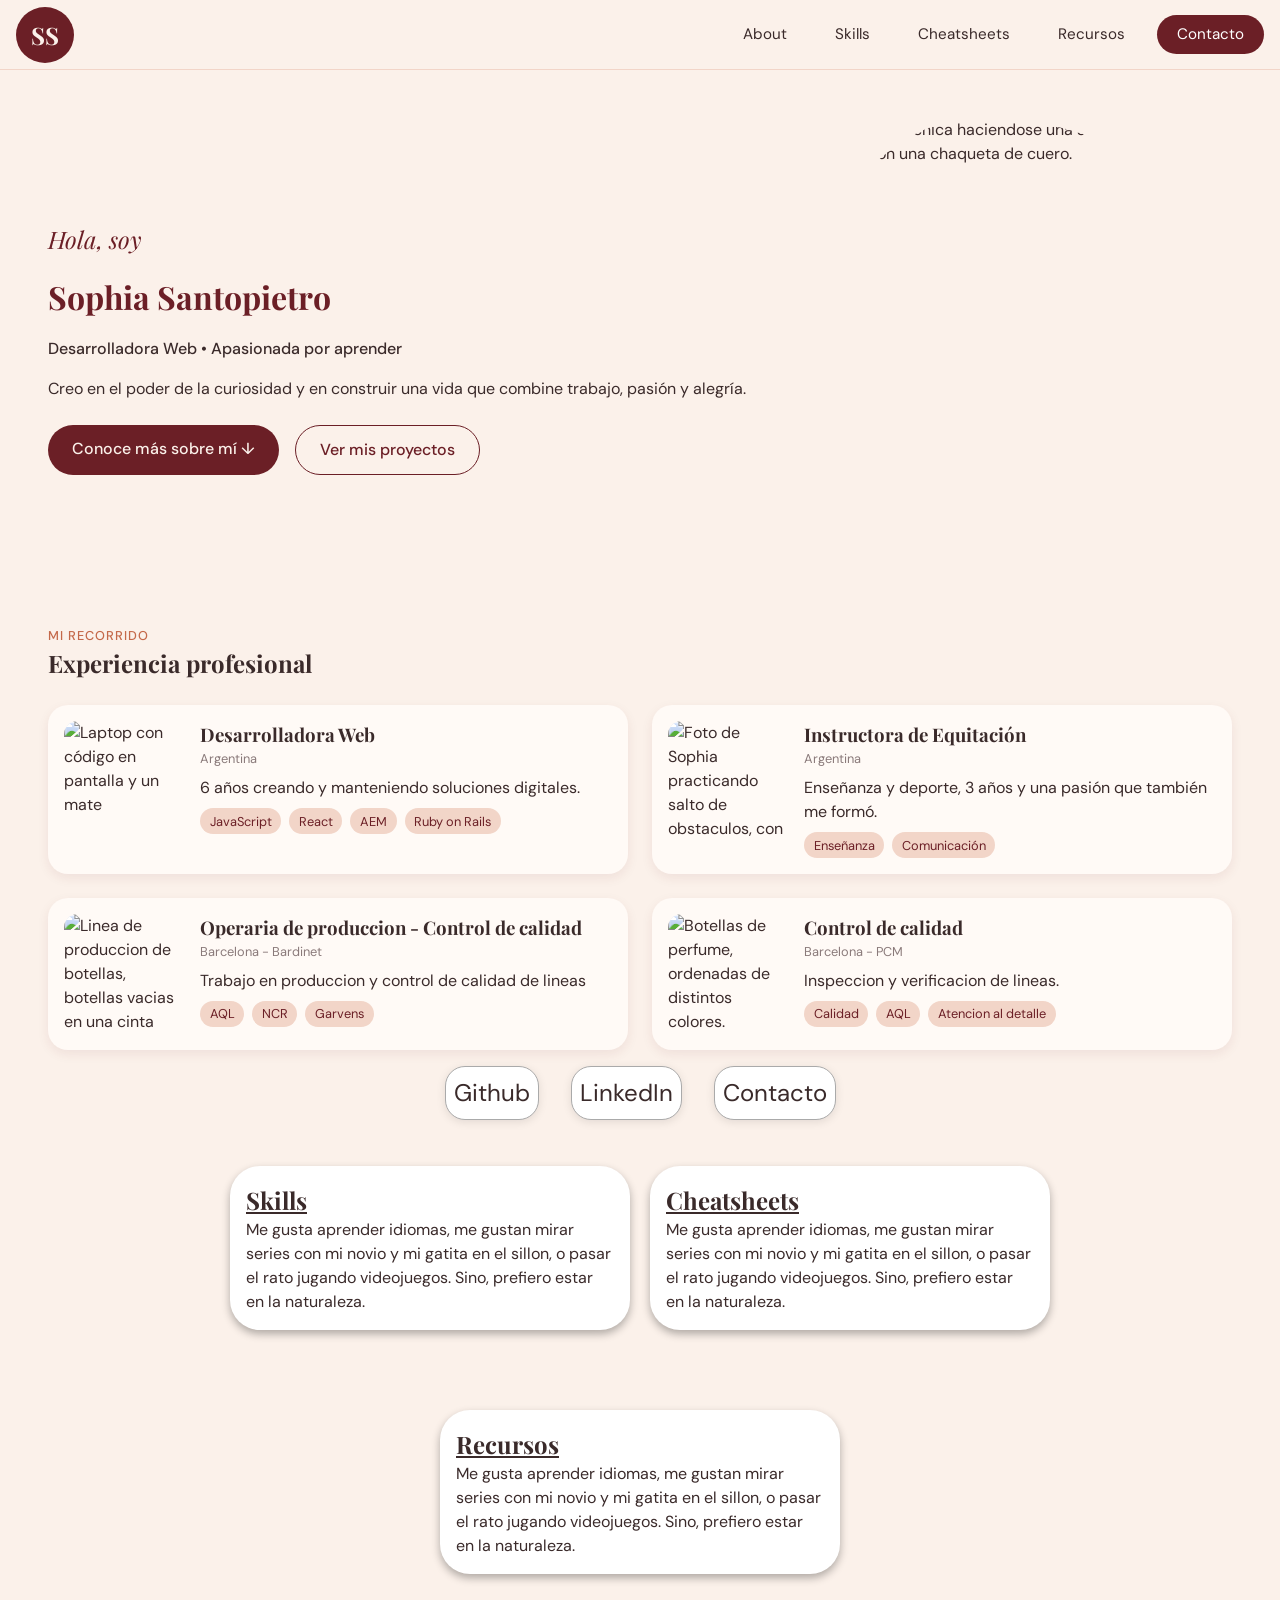
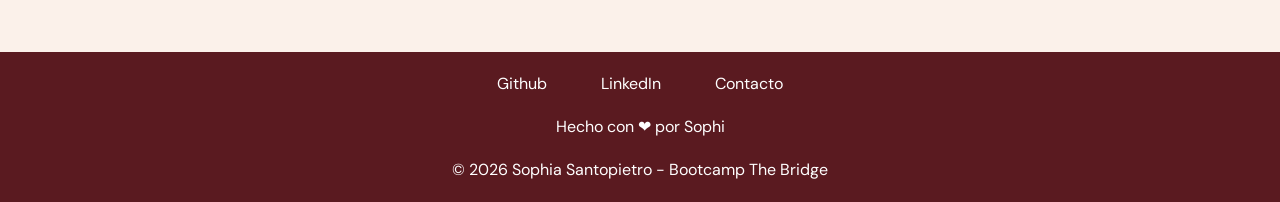
==== index.html @ 467e7c74 "Agrego tarjetas de experiencialaboral, con sus estilos" ====
<!DOCTYPE html>
<html lang="es">

<head>
  <meta charset="UTF-8" />
  <meta http-equiv="X-UA-Compatible" content="IE=edge" />
  <meta name="viewport" content="width=device-width, initial-scale=1.0" />
  <title>Todo acerca de Sophia Santopietro</title>
  <link rel="stylesheet" href="./css/reset.css" />
  <link rel="stylesheet" href="./css/styles.css" />
  <meta name="description" content="Todo lo que necesites saber sobre mi, bienvenido !" />
</head>

<body>
  <header>
    <div class="header-container">
      <a class="logo" href="index.html">SS</a>
      <nav class="nav-list">
        <a href="about.html">About</a>
        <a href="#skills">Skills</a>
        <a href="#cheatsheets">Cheatsheets</a>
        <a href="#recursos">Recursos</a>
        <a class="nav-cta" href="contact.html">Contacto</a>
      </nav>
      <button class="hamburger" id="hamburger" aria-label="Menú de navegación" aria-expanded="false">
        <span></span>
        <span></span>
        <span></span>
      </button>
    </div>
  </header>
  <main>
    <div class="main-container">
      <section class="hero">
        <div class="hero-text">
          <p class="hero-greeting">Hola, soy</p>
          <h1>Sophia Santopietro</h1>
          <p class="hero-role">Desarrolladora Web • Apasionada por aprender</p>
          <p class="hero-intro">
            Creo en el poder de la curiosidad y en construir una vida que combine
            trabajo, pasión y alegría.
          </p>
          <div class="hero-buttons">
            <a class="btn btn-primary" href="about.html">Conoce más sobre mí ↓</a>
            <a class="btn btn-outline" href="#skills">Ver mis proyectos</a>
          </div>
        </div>
        <img class="foto-personal"
          src="https://res.cloudinary.com/fxwfd7eb/image/upload/v1794485867/Captura_de_pantalla_2026-11-12_a_la_s_1.17.24_p._m..png"
          alt="Vemos una chica haciendose una selfie, frente a un espejo, con una chaqueta de cuero." />
      </section>
      <section class="experience" id="experiencia">
        <div class="section-heading">
          <p class="section-label">Mi recorrido</p>
          <h2>Experiencia profesional</h2>
        </div>

        <div class="experience-grid">
          <article class="exp-card">
            <img src="https://res.cloudinary.com/fxwfd7eb/image/upload/v1794487862/laptop_y_mate.png" alt="Laptop con código en pantalla y un mate" />
            <div class="exp-info">
              <h3>Desarrolladora Web</h3>
              <p class="exp-place">Argentina</p>
              <p>6 años creando y manteniendo soluciones digitales.</p>
              <div class="chips">
                <span class="chip">JavaScript</span>
                <span class="chip">React</span>
                <span class="chip">AEM</span>
                <span class="chip">Ruby on Rails</span>
              </div>
            </div>
          </article>

          <article class="exp-card">
            <img src="https://res.cloudinary.com/fxwfd7eb/image/upload/v1794488037/Captura_de_pantalla_2026-11-12_a_la_s_1.53.40_p._m..png" alt="Foto de Sophia practicando salto de obstaculos, con una valla blanca" />
            <div class="exp-info">
              <h3>Instructora de Equitación</h3>
              <p class="exp-place">Argentina</p>
              <p>Enseñanza y deporte, 3 años y una pasión que también me formó.</p>
              <div class="chips">
                <span class="chip">Enseñanza</span>
                <span class="chip">Comunicación</span>
              </div>
            </div>
          </article>
          <article class="exp-card">
            <img src="https://res.cloudinary.com/fxwfd7eb/image/upload/v1794488263/fabricacion_bebidas.jpg" alt="Linea de produccion de botellas, botellas vacias en una cinta transportadora." />
            <div class="exp-info">
              <h3>Operaria de produccion - Control de calidad</h3>
              <p class="exp-place">Barcelona - Bardinet</p>
              <p>Trabajo en produccion y control de calidad de lineas</p>
              <div class="chips">
                <span class="chip">AQL</span>
                <span class="chip">NCR</span>
                <span class="chip">Garvens</span>
              </div>
            </div>
          </article>
          <article class="exp-card">
            <img src="https://res.cloudinary.com/fxwfd7eb/image/upload/v1794488498/images.jpg" alt="Botellas de perfume, ordenadas de distintos colores." />
            <div class="exp-info">
              <h3>Control de calidad</h3>
              <p class="exp-place">Barcelona - PCM</p>
              <p>Inspeccion y verificacion de lineas.</p>
              <div class="chips">
                <span class="chip">Calidad</span>
                <span class="chip">AQL</span>
                <span class="chip">Atencion al detalle</span>
              </div>
            </div>
          </article>
        </div>
      </section>
      <div class="contact-buttons">
        <a href="https://github.com/sophisantopietro">Github</a>
        <a href="https://www.linkedin.com/in/sophia-santopietro-72621a167/">LinkedIn</a>
        <a href="contacto.html">Contacto</a>
      </div>
      <div class="secondary-cards-container">
        <section class="card-content card-content-size" id="skills">
          <h2><u>Skills</u></h2>
          <p>
            Me gusta aprender idiomas, me gustan mirar series con mi novio y
            mi gatita en el sillon, o pasar el rato jugando videojuegos. Sino,
            prefiero estar en la naturaleza.
          </p>
        </section>
        <section class="card-content card-content-size" id="cheatsheets">
          <h2><u>Cheatsheets</u></h2>
          <p>
            Me gusta aprender idiomas, me gustan mirar series con mi novio y
            mi gatita en el sillon, o pasar el rato jugando videojuegos. Sino,
            prefiero estar en la naturaleza.
          </p>
        </section>
        <section class="card-content card-content-size" id="recursos">
          <h2><u>Recursos</u></h2>
          <p>
            Me gusta aprender idiomas, me gustan mirar series con mi novio y
            mi gatita en el sillon, o pasar el rato jugando videojuegos. Sino,
            prefiero estar en la naturaleza.
          </p>
        </section>
      </div>
    </div>
  </main>
  <footer class="footer-container">
    <div class="footer-content">
      <div class="buttons-footer">
        <a href="https://github.com/sophisantopietro">Github</a>
        <a href="https://www.linkedin.com/in/sophia-santopietro-72621a167/">LinkedIn</a>
        <a href="contacto.html">Contacto</a>
      </div>
      <p>Hecho con ❤ por Sophi</p>
      <div class="copy-right">
        &copy; 2026 Sophia Santopietro - Bootcamp The Bridge
      </div>
    </div>
  </footer>
  <script src="js/app.js"></script>
</body>

</html>
---- css/styles.css ----
@import url('https://fonts.googleapis.com/css2?family=DM+Sans:wght@400;500;700&family=Playfair+Display:ital,wght@0,500;0,700;1,400&display=swap');

:root {
  --principal-font: "DM Sans", sans-serif;
  --secondary-font: "Playfair Display", serif;
  --color-primary: #6b1f26;
  /* bordó: botones, logo, footer */
  --color-secondary: #c4694a;
  /* terracota: detalles, etiquetas, hover */
  --color-bg-dark: #5a1a20;
  /* footer */
  --color-bg-light: #fbf1ea;
  /* fondo de la página (crema) */
  --color-card: #fffaf6;
  /* fondo de tarjetas */
  --color-soft: #f2d5c8;
  /* durazno: chips, formas decorativas */
  --color-text: #3a2a2a;
  /* texto: marrón muy oscuro, más suave que el negro */
  --color-white: #ffffff;
  --spacing-xs: 8px;
  --spacing-sm: 16px;
  --spacing-md: 24px;
  --spacing-lg: 48px;
  --header-height: 70px;
  --font-weight-light: 300;
  --font-weight-regular: 400;
  --font-weight-medium: 500;
  --font-weight-bold: 700;
  --font-weight-extraBold: 900;
  /* TAMANIO LETRAS  */

  --font-size-1: 0.6rem;
  /* 9.6px */
  --font-size-2: 0.8rem;
  /* 12.8 px */
  --font-size-3: 1.25rem;
  /* 20px */
  --font-size-4: 1.5rem;
  /* 24px */
  --font-size-5: 2rem;
  /* 32px */
}

/* ESTILOS GENERALES */

body {
  font-family: var(--principal-font);
  color: var(--color-text);
  background-color: var(--color-bg-light);
  display: flex;
  flex-direction: column;
}

/* HEADER */

header {
  position: fixed;
  z-index: 1000;
  top: 0;
  left: 0;
  width: 100%;
  height: var(--header-height);
  background-color: var(--color-bg-light);
  border-bottom: 1px solid var(--color-soft);
}

.header-container {
  display: flex;
  justify-content: space-between;
  align-items: center;
  flex-wrap: wrap;
  padding: 0 var(--spacing-sm);
  height: 100%;
}

.hamburger {
  display: flex;
  flex-direction: column;
  gap: 5px;
  background: none;
  border: none;
  cursor: pointer;
  padding: var(--spacing-xs);
}

.hamburger span {
  width: 25px;
  height: 3px;
  background-color: var(--color-secondary);
}

/* FONTS */
h1,
h2,
h3 {
  font-family: var(--secondary-font);
}

/* NAVEGACIÓN */

.nav-list {
  display: none;
  gap: 0.25rem;
}

.nav-list.abierto {
  display: flex;
  align-items: center;
}

.nav-list a {
  padding: 0.3rem;
  text-align: center;
  color: #555;
  font-size: var(--font-size-2);
  transition: background-color 0.5s ease, color 0.5s ease,
    border-color 0.5s ease;
}

.nav-list a:hover {
  background-color: var(--color-secondary);
  color: var(--color-white);
  border-color: var(--color-secondary);
}

.nav-list a[aria-current='page'] {
  color: #000;
  background-color: #d4d4d4;
}

/* CONTENIDO PRINCIPAL */

main {
  margin-top: var(--header-height);
  padding: var(--spacing-md);
  flex: 1;
}

.main-container {
  display: flex;
  flex-direction: column;
  align-items: center;
}

h1 {
  font-weight: var(--font-weight-bold);
  font-size: var(--font-size-5);
  margin: var(--spacing-sm) 0;
  color: var(--color-primary);
}

.hero {
  display: flex;
  flex-direction: column-reverse;
  /* en celu: foto arriba, texto abajo */
  align-items: center;
  gap: var(--spacing-md);
  width: 100%;
}

.hero-text {
  flex: 1;
}

.hero-greeting {
  font-family: var(--secondary-font);
  font-style: italic;
  font-size: var(--font-size-4);
  color: var(--color-primary);
}

.hero-role {
  font-weight: var(--font-weight-medium);
  margin-bottom: var(--spacing-sm);
}

.hero-intro {
  margin-bottom: var(--spacing-md);
}

.hero-buttons {
  display: flex;
  flex-wrap: wrap;
  gap: var(--spacing-sm);
}

/* EXPERIENCIA */

.experience {
  width: 100%;
  max-width: 1240px;
  margin-top: var(--spacing-lg);
}

.section-heading {
  margin-bottom: var(--spacing-md);
}

.section-label {
  color: var(--color-secondary);
  text-transform: uppercase;
  letter-spacing: 0.08em;
  font-size: var(--font-size-2);
  font-weight: var(--font-weight-medium);
}

.experience-grid {
  display: grid;
  grid-template-columns: 1fr;
  gap: var(--spacing-md);
}

.exp-card {
  display: flex;
  gap: var(--spacing-sm);
  background-color: var(--color-card);
  border-radius: 20px;
  padding: var(--spacing-sm);
  box-shadow: 0 4px 12px rgba(107, 31, 38, 0.08);
}

.exp-card img {
  width: 120px;
  height: 120px;
  flex-shrink: 0;
  object-fit: cover;
  border-radius: 14px;
}

.exp-place {
  color: #8a7a7a;
  font-size: var(--font-size-2);
  margin-bottom: var(--spacing-xs);
}

.chips {
  display: flex;
  flex-wrap: wrap;
  gap: var(--spacing-xs);
  margin-top: var(--spacing-xs);
}

.chip {
  background-color: var(--color-soft);
  color: var(--color-primary);
  font-size: var(--font-size-2);
  padding: 0.2rem 0.6rem;
  border-radius: 999px;
}

.btn {
  display: inline-block;
  padding: 0.75rem 1.5rem;
  border-radius: 999px;
  font-weight: var(--font-weight-medium);
  transition: background-color 0.3s ease, color 0.3s ease;
}

.btn-primary {
  background-color: var(--color-primary);
  color: var(--color-bg-light);
}

.btn-primary:hover {
  background-color: var(--color-secondary);
}

.btn-outline {
  border: 1px solid var(--color-primary);
  color: var(--color-primary);
}

.btn-outline:hover {
  background-color: var(--color-primary);
  color: var(--color-bg-light);
}

.card-content {
  display: flex;
  flex-direction: column;
  background-color: var(--color-white);
  box-shadow: 0 4px 8px rgba(0, 0, 0, 0.3);
  padding: var(--spacing-sm);
  margin: 30px 0;
  border-radius: 30px;
  transition: transform 0.3s ease, box-shadow 0.3s ease;
  max-width: 1240px;
}

.card-content:hover {
  transform: translateY(-5px);
  box-shadow: 0 8px 16px rgba(0, 0, 0, 0.2);
}

.card-content-size {
  flex: 1 1 100%;
}

.card-text {
  margin: var(--spacing-xs);
}

.secondary-cards-container {
  display: flex;
  flex-wrap: wrap;
  justify-content: center;
  gap: 20px
}

/* LOGO */

.logo {
  display: inline-block;
  font-family: var(--secondary-font);
  font-size: var(--font-size-4);
  color: var(--color-bg-light);
  font-weight: bold;
  background-color: var(--color-primary);
  border-radius: 50%;
  padding: 10px 15px;
}

/* IMÁGENES */

.foto-personal {
  width: 100%;
  max-width: 420px;
  height: 460px;
  object-fit: cover;
  border-radius: 40% 60% 55% 45% / 45% 40% 60% 55%;
}

/* BOTONES */

.form-buttons {
  border: solid 1px #aaa;
  margin: var(--spacing-sm);
  padding: 10px var(--spacing-sm);
  border-radius: 30px;
  transition: background-color 0.5s ease, border-color 0.5s ease,
    color 0.5s ease;
  font-size: var(--font-size-3);
  background-color: var(--color-white);
}

.form-buttons:hover {
  background-color: var(--color-secondary);
  border-color: var(--color-white);
  color: var(--color-white);
}

.contact-buttons {
  display: flex;
  justify-content: center;
  font-size: var(--font-size-3);
}

.contact-buttons a {
  background-color: var(--color-white);
  margin: var(--spacing-sm);
  cursor: pointer;
  padding: var(--spacing-xs);
  border-radius: 20px;
  box-shadow: 0 2px 10px rgba(0, 0, 0, 0.1);
  border: solid 1px #aaa;
  transition: background-color 0.5s ease, border-color 0.5s ease;
}

.contact-buttons a:hover {
  background-color: var(--color-secondary);
  border-color: var(--color-white);
  color: var(--color-white);
}

/* FOOTER */
.footer-container {
  display: block;
  text-align: center;
  background-color: var(--color-bg-dark);
  color: var(--color-white);
}

.footer-content {
  display: flex;
  flex-direction: column;
  justify-content: space-between;
  padding: 20px 0;
  height: 150px;
}

.buttons-footer a {
  margin: var(--spacing-sm);
  cursor: pointer;
  padding: var(--spacing-xs);
  border: 1px solid var(--color-bg-dark);
  border-radius: 30px;
  transition: background-color 0.5s ease, border-color 0.5s ease;
}

.buttons-footer a:hover {
  background-color: var(--color-text);
  border-color: var(--color-primary);
}

.footer-contacto {
  bottom: 0;
  left: 0;
  width: 100%;
}

/* MEDIAQUERYS TABLET */

@media (min-width: 576px) {

  .nav-list {
    display: flex;
    align-items: center;
    gap: 0.25rem;
  }

  .nav-list a {
    padding: 0.5rem 0.75rem;
    border: none;
    border-radius: 999px;
    font-size: 0.95rem;
    color: var(--color-text);
  }

  .nav-list a:hover {
    background-color: transparent;
    color: var(--color-secondary);
  }

  .nav-list .nav-cta {
    background-color: var(--color-primary);
    color: var(--color-white);
    padding: 0.5rem 1.25rem;
  }

  .nav-list .nav-cta:hover {
    background-color: var(--color-secondary);
    color: var(--color-white);
  }

  .hamburger {
    display: none;
  }

  .card-content-size {
    flex: 1 1 500px;
  }

  .contact-buttons {
    justify-content: flex-end;
    font-size: var(--font-size-4);
  }
}

/* MEDIAQUERYS ESCRITORIO */
/* Escritorios */
@media (min-width: 992px) {
  main {
    padding: var(--spacing-lg);
  }

  .nav-list {
    gap: 1rem;
  }

  .nav-list a {
    padding: 0.75rem 1rem;
  }

  .card-content-size {
    flex: 0 1 400px;
  }

  .hero {
    flex-direction: row;
    justify-content: space-between;
  }

  .experience-grid {
    grid-template-columns: repeat(2, 1fr);
  }
}
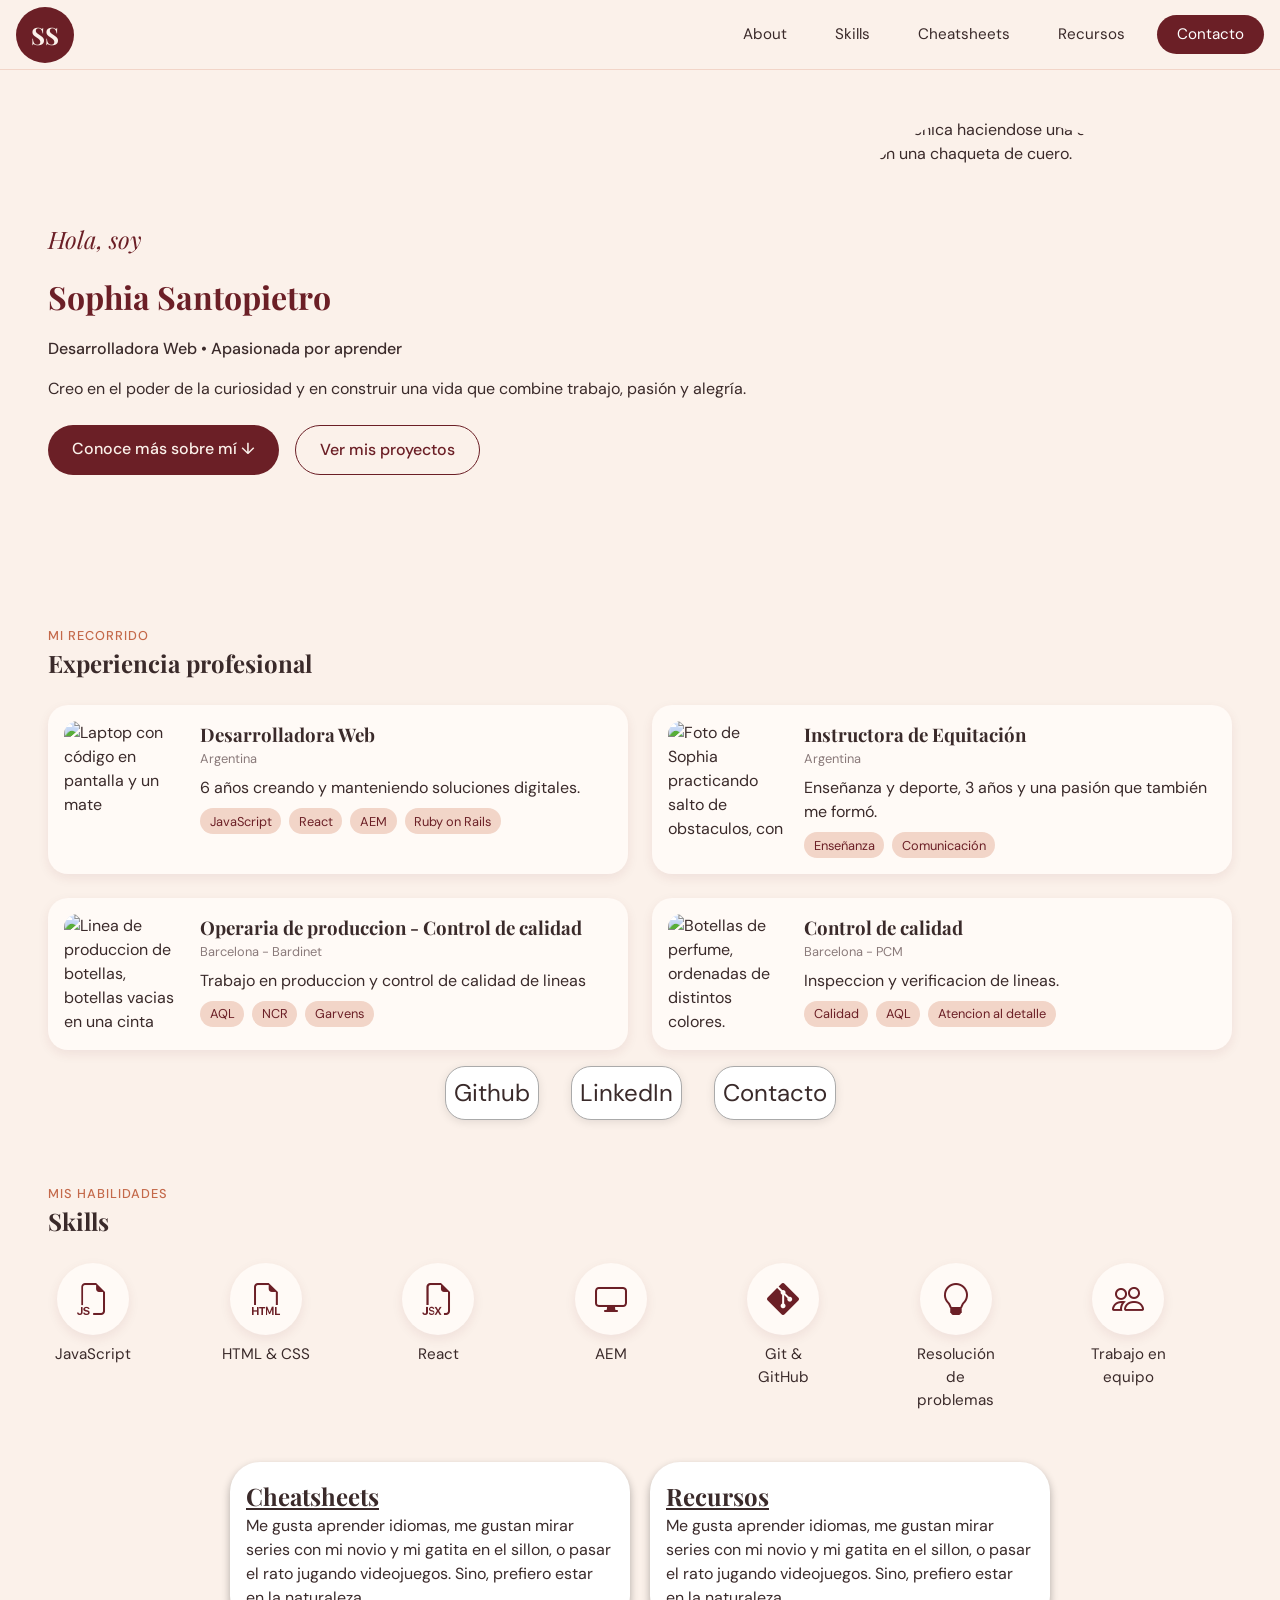
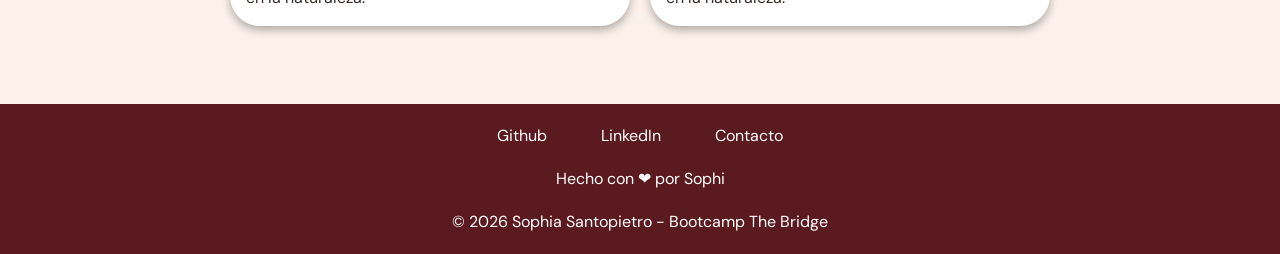
==== commit 2896cc43: "Cambio la tarjeta de skills esteticamente, agrego contenido e iconos" ====
--- a/index.html
+++ b/index.html
@@ -8,6 +8,7 @@
   <title>Todo acerca de Sophia Santopietro</title>
   <link rel="stylesheet" href="./css/reset.css" />
   <link rel="stylesheet" href="./css/styles.css" />
+  <link rel="stylesheet" href="https://cdn.jsdelivr.net/npm/bootstrap-icons@1.11.3/font/bootstrap-icons.min.css" />
   <meta name="description" content="Todo lo que necesites saber sobre mi, bienvenido !" />
 </head>
 
@@ -57,7 +58,8 @@
 
         <div class="experience-grid">
           <article class="exp-card">
-            <img src="https://res.cloudinary.com/fxwfd7eb/image/upload/v1794487862/laptop_y_mate.png" alt="Laptop con código en pantalla y un mate" />
+            <img src="https://res.cloudinary.com/fxwfd7eb/image/upload/v1794487862/laptop_y_mate.png"
+              alt="Laptop con código en pantalla y un mate" />
             <div class="exp-info">
               <h3>Desarrolladora Web</h3>
               <p class="exp-place">Argentina</p>
@@ -72,7 +74,9 @@
           </article>
 
           <article class="exp-card">
-            <img src="https://res.cloudinary.com/fxwfd7eb/image/upload/v1794488037/Captura_de_pantalla_2026-11-12_a_la_s_1.53.40_p._m..png" alt="Foto de Sophia practicando salto de obstaculos, con una valla blanca" />
+            <img
+              src="https://res.cloudinary.com/fxwfd7eb/image/upload/v1794488037/Captura_de_pantalla_2026-11-12_a_la_s_1.53.40_p._m..png"
+              alt="Foto de Sophia practicando salto de obstaculos, con una valla blanca" />
             <div class="exp-info">
               <h3>Instructora de Equitación</h3>
               <p class="exp-place">Argentina</p>
@@ -84,7 +88,8 @@
             </div>
           </article>
           <article class="exp-card">
-            <img src="https://res.cloudinary.com/fxwfd7eb/image/upload/v1794488263/fabricacion_bebidas.jpg" alt="Linea de produccion de botellas, botellas vacias en una cinta transportadora." />
+            <img src="https://res.cloudinary.com/fxwfd7eb/image/upload/v1794488263/fabricacion_bebidas.jpg"
+              alt="Linea de produccion de botellas, botellas vacias en una cinta transportadora." />
             <div class="exp-info">
               <h3>Operaria de produccion - Control de calidad</h3>
               <p class="exp-place">Barcelona - Bardinet</p>
@@ -97,7 +102,8 @@
             </div>
           </article>
           <article class="exp-card">
-            <img src="https://res.cloudinary.com/fxwfd7eb/image/upload/v1794488498/images.jpg" alt="Botellas de perfume, ordenadas de distintos colores." />
+            <img src="https://res.cloudinary.com/fxwfd7eb/image/upload/v1794488498/images.jpg"
+              alt="Botellas de perfume, ordenadas de distintos colores." />
             <div class="exp-info">
               <h3>Control de calidad</h3>
               <p class="exp-place">Barcelona - PCM</p>
@@ -117,13 +123,42 @@
         <a href="contacto.html">Contacto</a>
       </div>
       <div class="secondary-cards-container">
-        <section class="card-content card-content-size" id="skills">
-          <h2><u>Skills</u></h2>
-          <p>
-            Me gusta aprender idiomas, me gustan mirar series con mi novio y
-            mi gatita en el sillon, o pasar el rato jugando videojuegos. Sino,
-            prefiero estar en la naturaleza.
-          </p>
+        <section class="skills" id="skills">
+          <div class="section-heading">
+            <p class="section-label">Mis habilidades</p>
+            <h2>Skills</h2>
+          </div>
+
+          <ul class="skills-list">
+            <li class="skill">
+              <i class="bi bi-filetype-js" aria-hidden="true"></i>
+              <span>JavaScript</span>
+            </li>
+            <li class="skill">
+              <i class="bi bi-filetype-html" aria-hidden="true"></i>
+              <span>HTML &amp; CSS</span>
+            </li>
+            <li class="skill">
+              <i class="bi bi-filetype-jsx" aria-hidden="true"></i>
+              <span>React</span>
+            </li>
+            <li class="skill">
+              <i class="bi bi-display" aria-hidden="true"></i>
+              <span>AEM</span>
+            </li>
+            <li class="skill">
+              <i class="bi bi-git" aria-hidden="true"></i>
+              <span>Git &amp; GitHub</span>
+            </li>
+            <li class="skill">
+              <i class="bi bi-lightbulb" aria-hidden="true"></i>
+              <span>Resolución de problemas</span>
+            </li>
+            <li class="skill">
+              <i class="bi bi-people" aria-hidden="true"></i>
+              <span>Trabajo en equipo</span>
+            </li>
+          </ul>
         </section>
         <section class="card-content card-content-size" id="cheatsheets">
           <h2><u>Cheatsheets</u></h2>
--- a/css/styles.css
+++ b/css/styles.css
@@ -187,7 +187,8 @@
 
 /* EXPERIENCIA */
 
-.experience {
+.experience,
+.skills {
   width: 100%;
   max-width: 1240px;
   margin-top: var(--spacing-lg);
@@ -306,6 +307,43 @@
   flex-wrap: wrap;
   justify-content: center;
   gap: 20px
+}
+
+/* SKILLS */
+
+.skills-list {
+  display: grid;
+  grid-template-columns: repeat(auto-fit, minmax(90px, 1fr));
+  gap: var(--spacing-md);
+}
+
+.skill {
+  display: flex;
+  flex-direction: column;
+  align-items: center;
+  gap: var(--spacing-xs);
+  width: 90px;
+  text-align: center;
+  font-size: var(--font-size-2);
+}
+
+.skill i {
+  display: grid;
+  place-items: center;
+  width: 56px;
+  height: 56px;
+  border-radius: 50%;
+  background-color: var(--color-card);
+  color: var(--color-primary);
+  font-size: 1.5rem;
+  font-weight: bold;
+  box-shadow: 0 4px 12px rgba(107, 31, 38, 0.08);
+  transition: background-color 0.3s ease, color 0.3s ease;
+}
+
+.skill:hover i {
+  background-color: var(--color-primary);
+  color: var(--color-bg-light);
 }
 
 /* LOGO */
@@ -484,4 +522,14 @@
   .experience-grid {
     grid-template-columns: repeat(2, 1fr);
   }
+
+  .skill {
+    font-size: 0.95rem;
+  }
+
+  .skill i {
+    width: 72px;
+    height: 72px;
+    font-size: 2rem;
+  }
 }
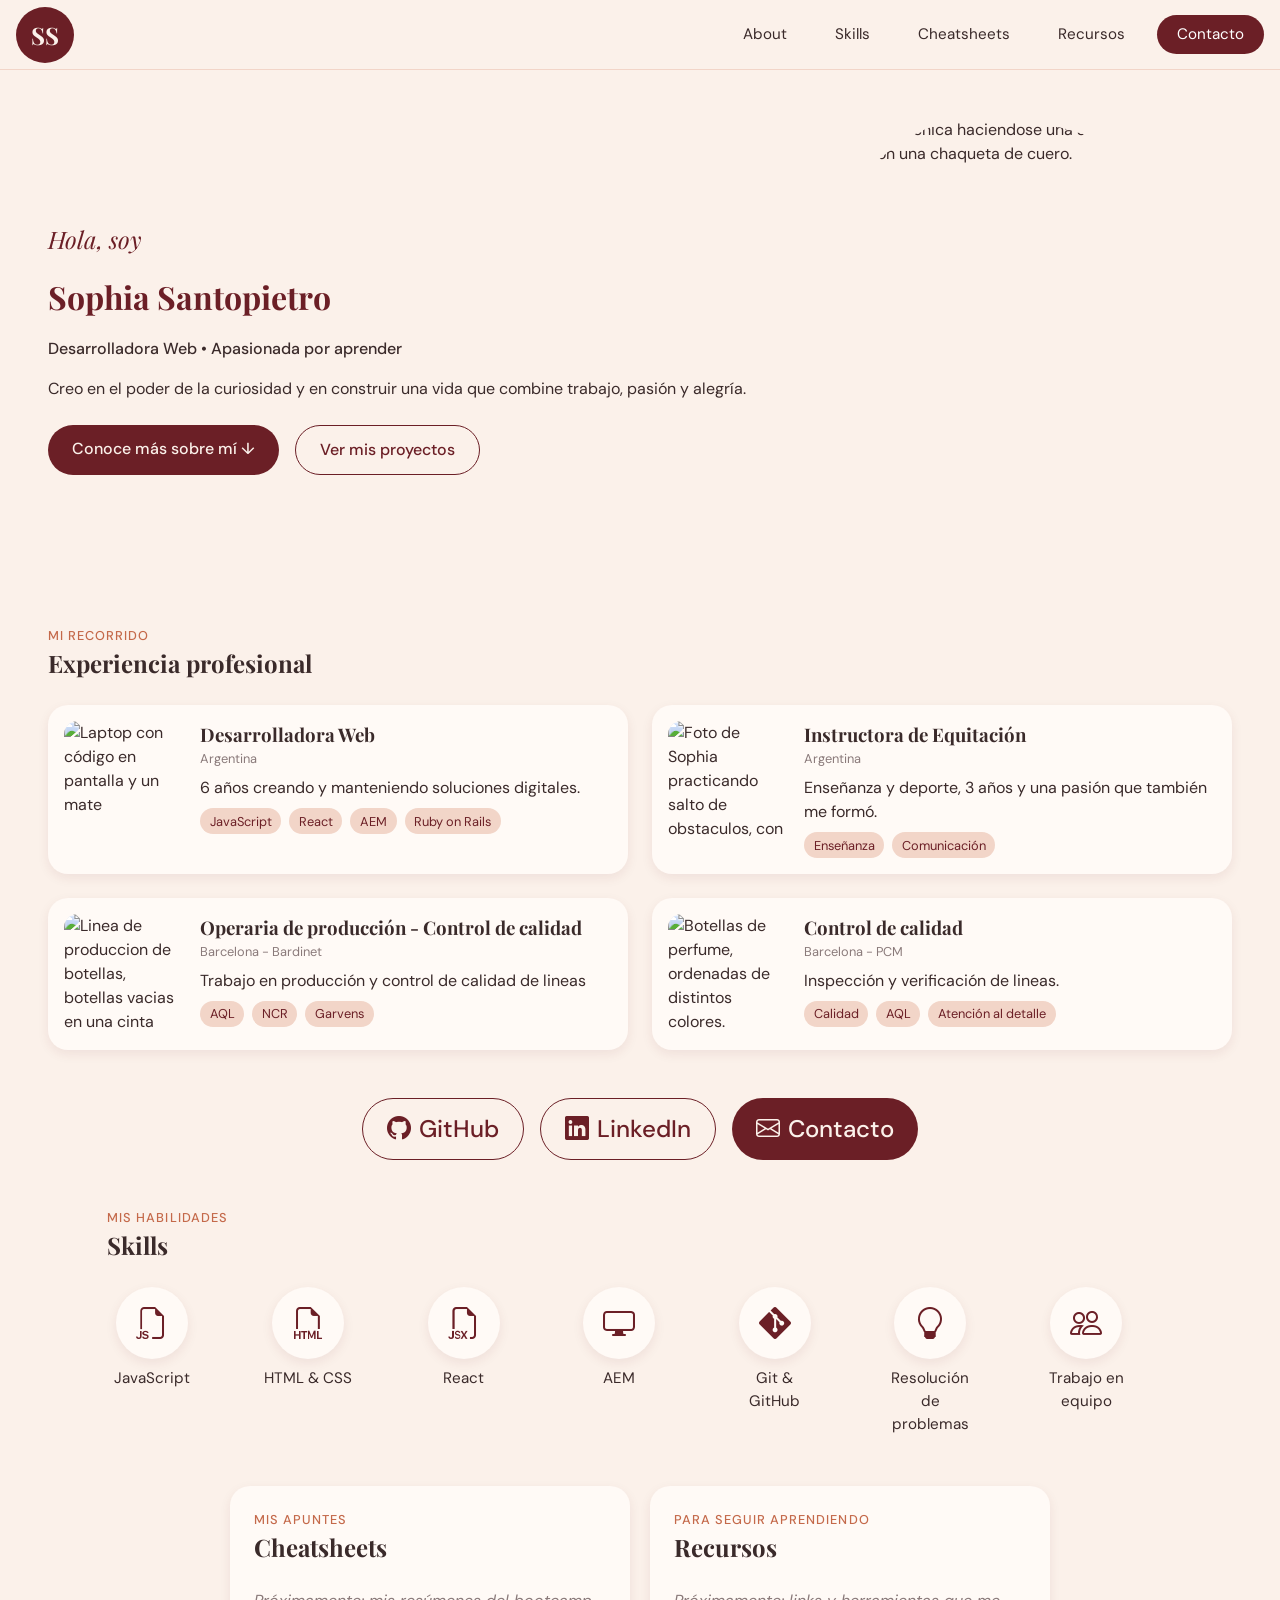
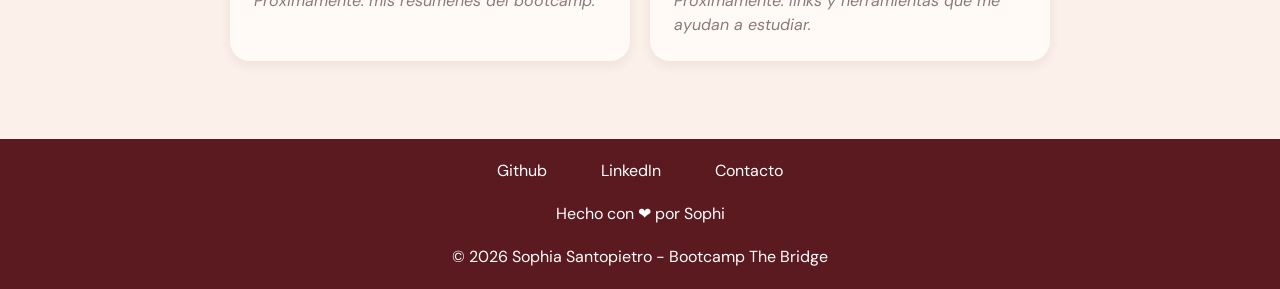
==== commit 8d433e7e: "Corrijo acentos en palabras, ordeno css, agrego nuevo estilo a las tarjetas secundarias y botones de" ====
--- a/index.html
+++ b/index.html
@@ -91,9 +91,9 @@
             <img src="https://res.cloudinary.com/fxwfd7eb/image/upload/v1794488263/fabricacion_bebidas.jpg"
               alt="Linea de produccion de botellas, botellas vacias en una cinta transportadora." />
             <div class="exp-info">
-              <h3>Operaria de produccion - Control de calidad</h3>
+              <h3>Operaria de producción - Control de calidad</h3>
               <p class="exp-place">Barcelona - Bardinet</p>
-              <p>Trabajo en produccion y control de calidad de lineas</p>
+              <p>Trabajo en producción y control de calidad de lineas</p>
               <div class="chips">
                 <span class="chip">AQL</span>
                 <span class="chip">NCR</span>
@@ -107,20 +107,26 @@
             <div class="exp-info">
               <h3>Control de calidad</h3>
               <p class="exp-place">Barcelona - PCM</p>
-              <p>Inspeccion y verificacion de lineas.</p>
+              <p>Inspección y verificación de lineas.</p>
               <div class="chips">
                 <span class="chip">Calidad</span>
                 <span class="chip">AQL</span>
-                <span class="chip">Atencion al detalle</span>
+                <span class="chip">Atención al detalle</span>
               </div>
             </div>
           </article>
         </div>
       </section>
       <div class="contact-buttons">
-        <a href="https://github.com/sophisantopietro">Github</a>
-        <a href="https://www.linkedin.com/in/sophia-santopietro-72621a167/">LinkedIn</a>
-        <a href="contacto.html">Contacto</a>
+        <a class="btn btn-outline" href="https://github.com/sophisantopietro">
+          <i class="bi bi-github" aria-hidden="true"></i> GitHub
+        </a>
+        <a class="btn btn-outline" href="https://www.linkedin.com/in/sophia-santopietro-72621a167/">
+          <i class="bi bi-linkedin" aria-hidden="true"></i> LinkedIn
+        </a>
+        <a class="btn btn-primary" href="contacto.html">
+          <i class="bi bi-envelope" aria-hidden="true"></i> Contacto
+        </a>
       </div>
       <div class="secondary-cards-container">
         <section class="skills" id="skills">
@@ -161,20 +167,19 @@
           </ul>
         </section>
         <section class="card-content card-content-size" id="cheatsheets">
-          <h2><u>Cheatsheets</u></h2>
-          <p>
-            Me gusta aprender idiomas, me gustan mirar series con mi novio y
-            mi gatita en el sillon, o pasar el rato jugando videojuegos. Sino,
-            prefiero estar en la naturaleza.
-          </p>
+          <div class="section-heading">
+            <p class="section-label">Mis apuntes</p>
+            <h2>Cheatsheets</h2>
+          </div>
+          <p class="card-placeholder">Próximamente: mis resúmenes del bootcamp.</p>
         </section>
+
         <section class="card-content card-content-size" id="recursos">
-          <h2><u>Recursos</u></h2>
-          <p>
-            Me gusta aprender idiomas, me gustan mirar series con mi novio y
-            mi gatita en el sillon, o pasar el rato jugando videojuegos. Sino,
-            prefiero estar en la naturaleza.
-          </p>
+          <div class="section-heading">
+            <p class="section-label">Para seguir aprendiendo</p>
+            <h2>Recursos</h2>
+          </div>
+          <p class="card-placeholder">Próximamente: links y herramientas que me ayudan a estudiar.</p>
         </section>
       </div>
     </div>
--- a/css/styles.css
+++ b/css/styles.css
@@ -1,33 +1,35 @@
 @import url('https://fonts.googleapis.com/css2?family=DM+Sans:wght@400;500;700&family=Playfair+Display:ital,wght@0,500;0,700;1,400&display=swap');
 
 :root {
+  /* COLORES */
+
   --principal-font: "DM Sans", sans-serif;
   --secondary-font: "Playfair Display", serif;
   --color-primary: #6b1f26;
-  /* bordó: botones, logo, footer */
   --color-secondary: #c4694a;
-  /* terracota: detalles, etiquetas, hover */
   --color-bg-dark: #5a1a20;
-  /* footer */
   --color-bg-light: #fbf1ea;
-  /* fondo de la página (crema) */
   --color-card: #fffaf6;
-  /* fondo de tarjetas */
   --color-soft: #f2d5c8;
-  /* durazno: chips, formas decorativas */
   --color-text: #3a2a2a;
-  /* texto: marrón muy oscuro, más suave que el negro */
   --color-white: #ffffff;
+
+  /* ESPACIOS */
+
   --spacing-xs: 8px;
   --spacing-sm: 16px;
   --spacing-md: 24px;
   --spacing-lg: 48px;
   --header-height: 70px;
+
+  /* GROSOR LETRAS  */
+
   --font-weight-light: 300;
   --font-weight-regular: 400;
   --font-weight-medium: 500;
   --font-weight-bold: 700;
   --font-weight-extraBold: 900;
+
   /* TAMANIO LETRAS  */
 
   --font-size-1: 0.6rem;
@@ -153,7 +155,6 @@
 .hero {
   display: flex;
   flex-direction: column-reverse;
-  /* en celu: foto arriba, texto abajo */
   align-items: center;
   gap: var(--spacing-md);
   width: 100%;
@@ -249,6 +250,7 @@
   padding: 0.2rem 0.6rem;
   border-radius: 999px;
 }
+  /*  BOTONES  */
 
 .btn {
   display: inline-block;
@@ -276,22 +278,27 @@
   background-color: var(--color-primary);
   color: var(--color-bg-light);
 }
+  /* TARJETAS */
 
 .card-content {
   display: flex;
   flex-direction: column;
-  background-color: var(--color-white);
-  box-shadow: 0 4px 8px rgba(0, 0, 0, 0.3);
-  padding: var(--spacing-sm);
+  background-color: var(--color-card);
+  box-shadow: 0 4px 12px rgba(107, 31, 38, 0.08);
+  border-radius: 20px;
+  padding: var(--spacing-md);
   margin: 30px 0;
-  border-radius: 30px;
   transition: transform 0.3s ease, box-shadow 0.3s ease;
   max-width: 1240px;
 }
 
 .card-content:hover {
   transform: translateY(-5px);
-  box-shadow: 0 8px 16px rgba(0, 0, 0, 0.2);
+  box-shadow: 0 8px 20px rgba(107, 31, 38, 0.15);
+}
+.card-placeholder {
+  color: #8a7a7a;
+  font-style: italic;
 }
 
 .card-content-size {
@@ -302,14 +309,13 @@
   margin: var(--spacing-xs);
 }
 
+/* SKILLS  */
 .secondary-cards-container {
   display: flex;
   flex-wrap: wrap;
   justify-content: center;
   gap: 20px
 }
-
-/* SKILLS */
 
 .skills-list {
   display: grid;
@@ -369,7 +375,7 @@
   border-radius: 40% 60% 55% 45% / 45% 40% 60% 55%;
 }
 
-/* BOTONES */
+/* BOTONES FORM */
 
 .form-buttons {
   border: solid 1px #aaa;
@@ -390,26 +396,18 @@
 
 .contact-buttons {
   display: flex;
+  flex-wrap: wrap;
   justify-content: center;
-  font-size: var(--font-size-3);
-}
-
-.contact-buttons a {
-  background-color: var(--color-white);
-  margin: var(--spacing-sm);
-  cursor: pointer;
-  padding: var(--spacing-xs);
-  border-radius: 20px;
-  box-shadow: 0 2px 10px rgba(0, 0, 0, 0.1);
-  border: solid 1px #aaa;
-  transition: background-color 0.5s ease, border-color 0.5s ease;
-}
-
-.contact-buttons a:hover {
-  background-color: var(--color-secondary);
-  border-color: var(--color-white);
-  color: var(--color-white);
-}
+  gap: var(--spacing-sm);
+  margin-top: var(--spacing-lg);
+}
+
+.contact-buttons .btn {
+  display: inline-flex;
+  align-items: center;
+  gap: var(--spacing-xs);
+}
+
 
 /* FOOTER */
 .footer-container {
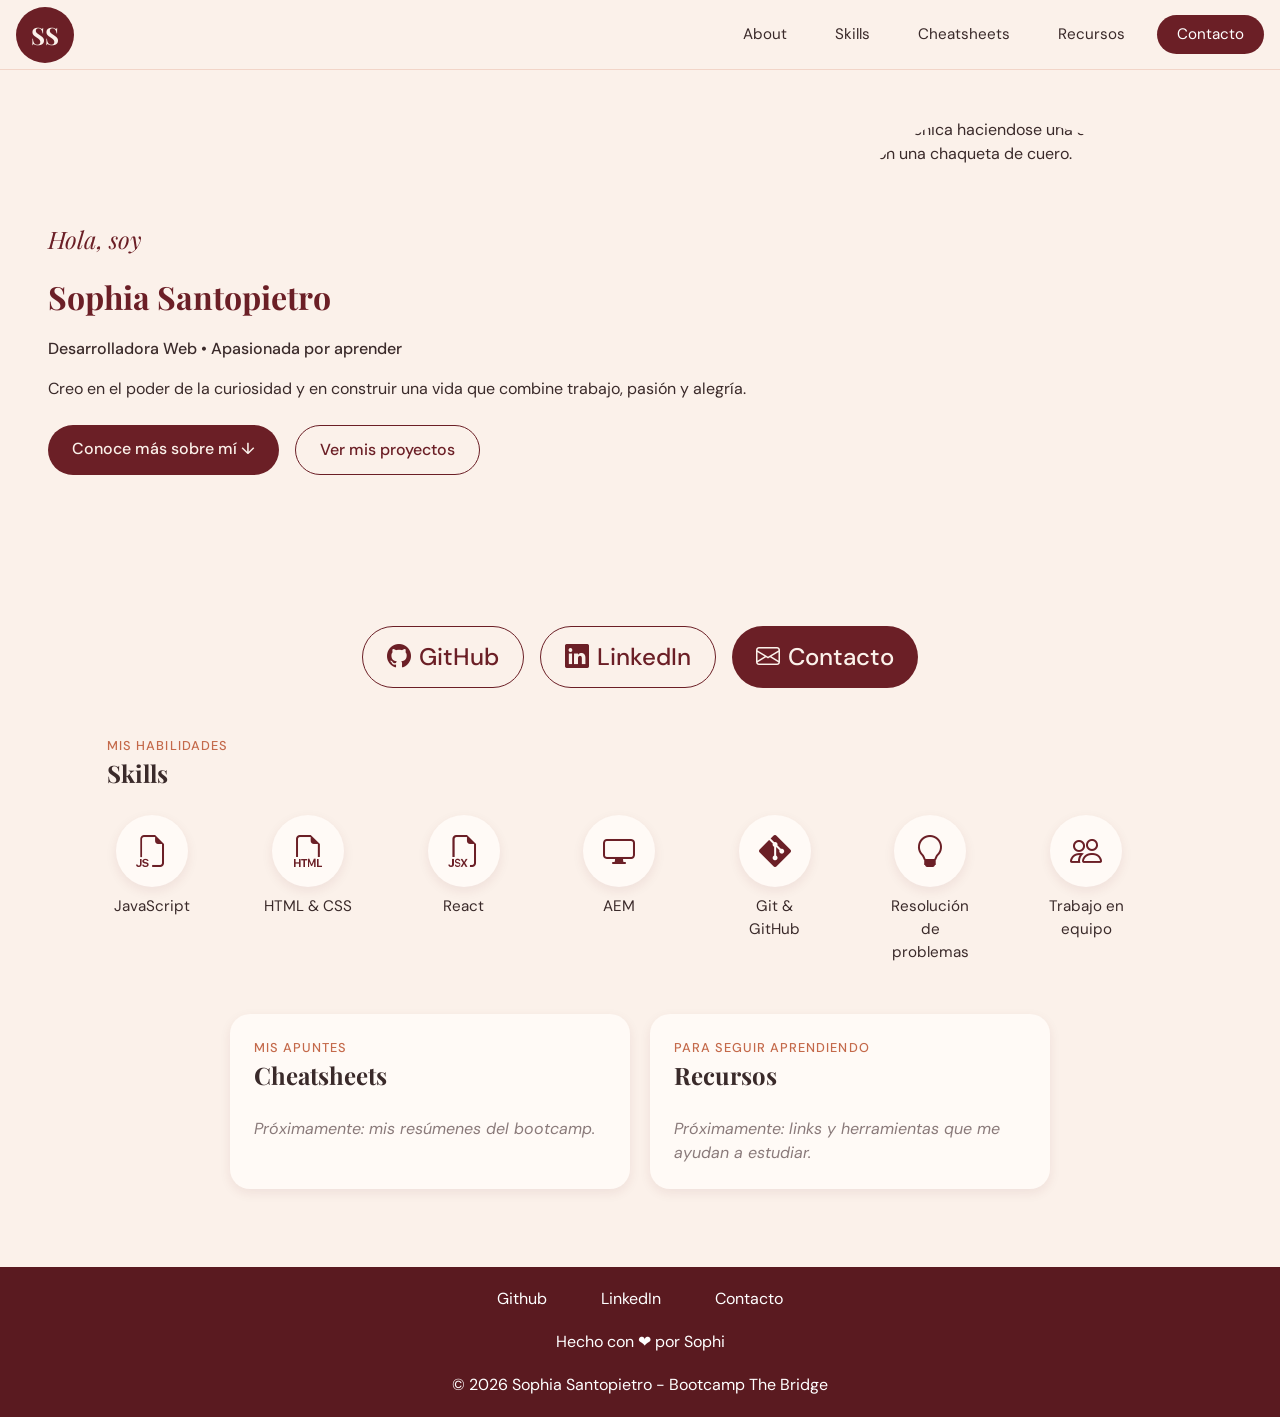
==== commit a5e1f50b: "Agrego secciones en about, doy estilo nuevo al contacto" ====
--- a/index.html
+++ b/index.html
@@ -49,73 +49,6 @@
         <img class="foto-personal"
           src="https://res.cloudinary.com/fxwfd7eb/image/upload/v1794485867/Captura_de_pantalla_2026-11-12_a_la_s_1.17.24_p._m..png"
           alt="Vemos una chica haciendose una selfie, frente a un espejo, con una chaqueta de cuero." />
-      </section>
-      <section class="experience" id="experiencia">
-        <div class="section-heading">
-          <p class="section-label">Mi recorrido</p>
-          <h2>Experiencia profesional</h2>
-        </div>
-
-        <div class="experience-grid">
-          <article class="exp-card">
-            <img src="https://res.cloudinary.com/fxwfd7eb/image/upload/v1794487862/laptop_y_mate.png"
-              alt="Laptop con código en pantalla y un mate" />
-            <div class="exp-info">
-              <h3>Desarrolladora Web</h3>
-              <p class="exp-place">Argentina</p>
-              <p>6 años creando y manteniendo soluciones digitales.</p>
-              <div class="chips">
-                <span class="chip">JavaScript</span>
-                <span class="chip">React</span>
-                <span class="chip">AEM</span>
-                <span class="chip">Ruby on Rails</span>
-              </div>
-            </div>
-          </article>
-
-          <article class="exp-card">
-            <img
-              src="https://res.cloudinary.com/fxwfd7eb/image/upload/v1794488037/Captura_de_pantalla_2026-11-12_a_la_s_1.53.40_p._m..png"
-              alt="Foto de Sophia practicando salto de obstaculos, con una valla blanca" />
-            <div class="exp-info">
-              <h3>Instructora de Equitación</h3>
-              <p class="exp-place">Argentina</p>
-              <p>Enseñanza y deporte, 3 años y una pasión que también me formó.</p>
-              <div class="chips">
-                <span class="chip">Enseñanza</span>
-                <span class="chip">Comunicación</span>
-              </div>
-            </div>
-          </article>
-          <article class="exp-card">
-            <img src="https://res.cloudinary.com/fxwfd7eb/image/upload/v1794488263/fabricacion_bebidas.jpg"
-              alt="Linea de produccion de botellas, botellas vacias en una cinta transportadora." />
-            <div class="exp-info">
-              <h3>Operaria de producción - Control de calidad</h3>
-              <p class="exp-place">Barcelona - Bardinet</p>
-              <p>Trabajo en producción y control de calidad de lineas</p>
-              <div class="chips">
-                <span class="chip">AQL</span>
-                <span class="chip">NCR</span>
-                <span class="chip">Garvens</span>
-              </div>
-            </div>
-          </article>
-          <article class="exp-card">
-            <img src="https://res.cloudinary.com/fxwfd7eb/image/upload/v1794488498/images.jpg"
-              alt="Botellas de perfume, ordenadas de distintos colores." />
-            <div class="exp-info">
-              <h3>Control de calidad</h3>
-              <p class="exp-place">Barcelona - PCM</p>
-              <p>Inspección y verificación de lineas.</p>
-              <div class="chips">
-                <span class="chip">Calidad</span>
-                <span class="chip">AQL</span>
-                <span class="chip">Atención al detalle</span>
-              </div>
-            </div>
-          </article>
-        </div>
       </section>
       <div class="contact-buttons">
         <a class="btn btn-outline" href="https://github.com/sophisantopietro">
--- a/css/styles.css
+++ b/css/styles.css
@@ -152,7 +152,8 @@
   color: var(--color-primary);
 }
 
-.hero {
+.hero,
+.about-me {
   display: flex;
   flex-direction: column-reverse;
   align-items: center;
@@ -160,7 +161,8 @@
   width: 100%;
 }
 
-.hero-text {
+.hero-text,
+.about-me-text {
   flex: 1;
 }
 
@@ -188,11 +190,20 @@
 
 /* EXPERIENCIA */
 
-.experience,
+.page-section,
 .skills {
   width: 100%;
   max-width: 1240px;
   margin-top: var(--spacing-lg);
+}
+
+.contact {
+  display: flex;
+  flex-direction: column;
+  gap: var(--spacing-lg);
+  width: 100%;
+  max-width: 1240px;
+  margin: 0 auto;
 }
 
 .section-heading {
@@ -207,13 +218,13 @@
   font-weight: var(--font-weight-medium);
 }
 
-.experience-grid {
+.card-grid {
   display: grid;
   grid-template-columns: 1fr;
   gap: var(--spacing-md);
 }
 
-.exp-card {
+.article-card {
   display: flex;
   gap: var(--spacing-sm);
   background-color: var(--color-card);
@@ -222,7 +233,7 @@
   box-shadow: 0 4px 12px rgba(107, 31, 38, 0.08);
 }
 
-.exp-card img {
+.article-card img {
   width: 120px;
   height: 120px;
   flex-shrink: 0;
@@ -230,7 +241,7 @@
   border-radius: 14px;
 }
 
-.exp-place {
+.article-place {
   color: #8a7a7a;
   font-size: var(--font-size-2);
   margin-bottom: var(--spacing-xs);
@@ -250,7 +261,8 @@
   padding: 0.2rem 0.6rem;
   border-radius: 999px;
 }
-  /*  BOTONES  */
+
+/*  BOTONES  */
 
 .btn {
   display: inline-block;
@@ -278,7 +290,8 @@
   background-color: var(--color-primary);
   color: var(--color-bg-light);
 }
-  /* TARJETAS */
+
+/* TARJETAS */
 
 .card-content {
   display: flex;
@@ -296,6 +309,7 @@
   transform: translateY(-5px);
   box-shadow: 0 8px 20px rgba(107, 31, 38, 0.15);
 }
+
 .card-placeholder {
   color: #8a7a7a;
   font-style: italic;
@@ -375,23 +389,92 @@
   border-radius: 40% 60% 55% 45% / 45% 40% 60% 55%;
 }
 
-/* BOTONES FORM */
-
-.form-buttons {
-  border: solid 1px #aaa;
-  margin: var(--spacing-sm);
-  padding: 10px var(--spacing-sm);
-  border-radius: 30px;
-  transition: background-color 0.5s ease, border-color 0.5s ease,
-    color 0.5s ease;
-  font-size: var(--font-size-3);
-  background-color: var(--color-white);
-}
-
-.form-buttons:hover {
-  background-color: var(--color-secondary);
-  border-color: var(--color-white);
-  color: var(--color-white);
+/* FORM */
+
+.contact-form {
+  max-width: 560px;
+  background-color: var(--color-soft);
+  border-radius: 24px;
+  padding: var(--spacing-md);
+}
+
+.contact-form fieldset {
+  display: flex;
+  flex-direction: column;
+  gap: var(--spacing-md);
+  min-width: 0;
+  border: none;
+}
+
+.contact-form legend {
+  position: absolute;
+  width: 1px;
+  height: 1px;
+  overflow: hidden;
+  clip-path: inset(50%);
+  white-space: nowrap;
+}
+
+.form-field {
+  display: flex;
+  flex-direction: column;
+  gap: var(--spacing-xs);
+}
+
+.form-field label,
+.radio-group p {
+  font-weight: var(--font-weight-medium);
+}
+
+.form-field input,
+.form-field select,
+.form-field textarea {
+  width: 100%;
+  padding: 0.75rem 1rem;
+  border: 1px solid transparent;
+  border-radius: 12px;
+  background-color: var(--color-card);
+  color: var(--color-text);
+}
+
+.form-field textarea {
+  resize: vertical;
+}
+
+.form-field input:focus,
+.form-field select:focus,
+.form-field textarea:focus {
+  outline: 2px solid var(--color-secondary);
+}
+
+.radio-group {
+  display: flex;
+  flex-wrap: wrap;
+  align-items: center;
+  gap: var(--spacing-xs) var(--spacing-sm);
+}
+
+.radio-group p {
+  flex-basis: 100%;
+}
+
+.radio-group input {
+  accent-color: var(--color-primary);
+}
+
+.form-actions {
+  display: flex;
+  flex-wrap: wrap;
+  gap: var(--spacing-sm);
+  margin-top: var(--spacing-md);
+}
+
+.contact-form .btn-primary {
+  border: none;
+}
+
+.contact-form .btn-outline {
+  background-color: transparent;
 }
 
 .contact-buttons {
@@ -407,6 +490,24 @@
   align-items: center;
   gap: var(--spacing-xs);
 }
+
+.page-intro .contact-buttons {
+  justify-content: flex-start;
+}
+
+.page-intro .section-label {
+  display: flex;
+  align-items: center;
+  gap: var(--spacing-sm);
+}
+
+.page-intro .section-label::after {
+  content: "";
+  flex: 1;
+  height: 3px;
+  background-color: var(--color-soft);
+}
+
 
 
 /* FOOTER */
@@ -512,12 +613,13 @@
     flex: 0 1 400px;
   }
 
-  .hero {
+  .hero,
+  .about-me {
     flex-direction: row;
     justify-content: space-between;
   }
 
-  .experience-grid {
+  .card-grid {
     grid-template-columns: repeat(2, 1fr);
   }
 
@@ -530,4 +632,18 @@
     height: 72px;
     font-size: 2rem;
   }
+
+  .contact {
+    flex-direction: row;
+    justify-content: space-between;
+    align-items: flex-start;
+  }
+
+  .page-intro {
+    max-width: 520px;
+  }
+
+  .contact-form {
+    flex: 1;
+  }
 }
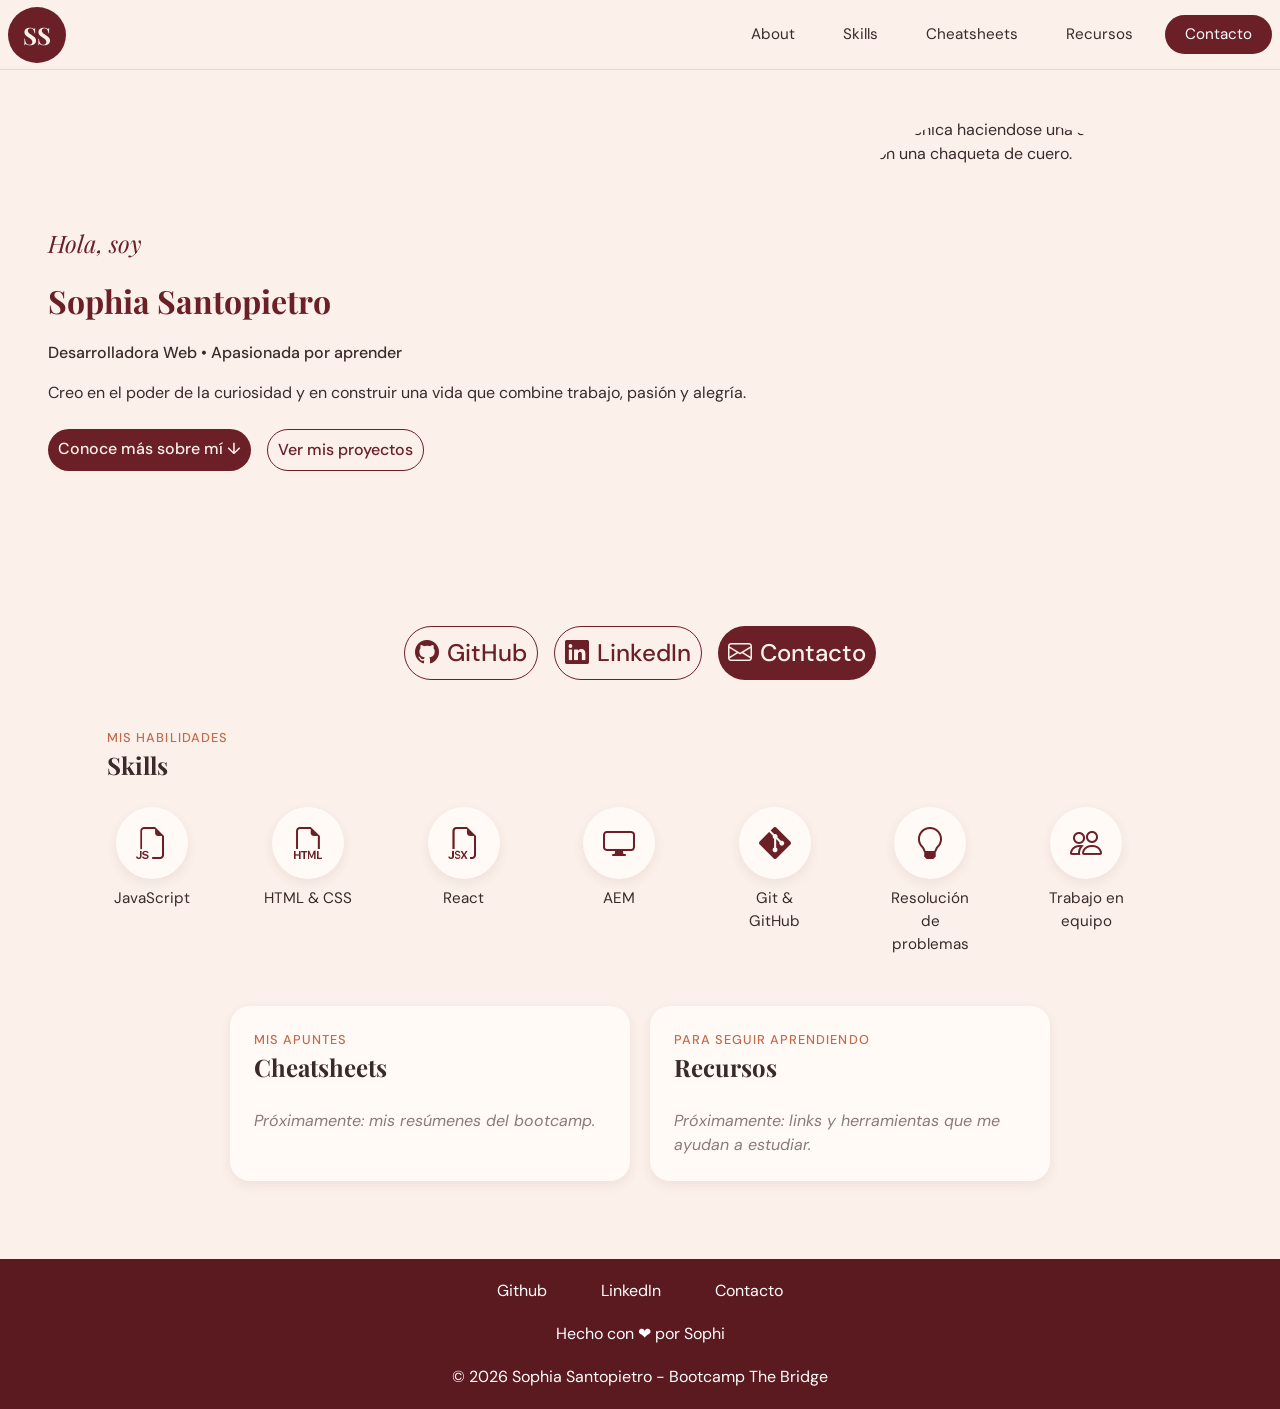
==== commit 78c9a1f6: "Correccion de header en formato movil solo para la pagina principal, quito campos de contacto y corr" ====
--- a/index.html
+++ b/index.html
@@ -15,7 +15,7 @@
 <body>
   <header>
     <div class="header-container">
-      <a class="logo" href="index.html">SS</a>
+      <a class="logo logo-main-page" href="index.html">SS</a>
       <nav class="nav-list">
         <a href="about.html">About</a>
         <a href="#skills">Skills</a>
--- a/css/styles.css
+++ b/css/styles.css
@@ -42,6 +42,9 @@
   /* 24px */
   --font-size-5: 2rem;
   /* 32px */
+  --font-size-6: 2.5rem;
+  /* 40px */
+
 }
 
 /* ESTILOS GENERALES */
@@ -72,7 +75,7 @@
   justify-content: space-between;
   align-items: center;
   flex-wrap: wrap;
-  padding: 0 var(--spacing-sm);
+  padding: 0 var(--spacing-xs);
   height: 100%;
 }
 
@@ -91,6 +94,7 @@
   height: 3px;
   background-color: var(--color-secondary);
 }
+
 
 /* FONTS */
 h1,
@@ -218,6 +222,14 @@
   font-weight: var(--font-weight-medium);
 }
 
+.section-label-contact {
+  font-size: var(--font-size-4);
+}
+
+.section-description {
+  font-weight: var(--font-weight-bold);
+}
+
 .card-grid {
   display: grid;
   grid-template-columns: 1fr;
@@ -266,7 +278,7 @@
 
 .btn {
   display: inline-block;
-  padding: 0.75rem 1.5rem;
+  padding: 8px 10px;
   border-radius: 999px;
   font-weight: var(--font-weight-medium);
   transition: background-color 0.3s ease, color 0.3s ease;
@@ -379,6 +391,15 @@
   padding: 10px 15px;
 }
 
+@media (max-width: 576px) {
+  .logo-main-page {
+    background-color: transparent;
+    color: var(--color-primary);
+    border-radius: 0;
+    padding: 4px 4px;
+  }
+}
+
 /* IMÁGENES */
 
 .foto-personal {
@@ -395,7 +416,7 @@
   max-width: 560px;
   background-color: var(--color-soft);
   border-radius: 24px;
-  padding: var(--spacing-md);
+  padding: var(--spacing-sm);
 }
 
 .contact-form fieldset {
@@ -420,14 +441,15 @@
   flex-direction: column;
   gap: var(--spacing-xs);
 }
-
-.form-field label,
-.radio-group p {
+.form-field ::placeholder {
+  color: #bfb3b3;
+}
+
+.form-field label {
   font-weight: var(--font-weight-medium);
 }
 
 .form-field input,
-.form-field select,
 .form-field textarea {
   width: 100%;
   padding: 0.75rem 1rem;
@@ -442,24 +464,14 @@
 }
 
 .form-field input:focus,
-.form-field select:focus,
 .form-field textarea:focus {
   outline: 2px solid var(--color-secondary);
 }
 
-.radio-group {
-  display: flex;
-  flex-wrap: wrap;
-  align-items: center;
-  gap: var(--spacing-xs) var(--spacing-sm);
-}
-
-.radio-group p {
-  flex-basis: 100%;
-}
-
-.radio-group input {
-  accent-color: var(--color-primary);
+.section-title {
+  font-size: var(--font-size-6);
+  font-weight: var(--font-weight-bold);
+  margin: var(--spacing-sm) 0;
 }
 
 .form-actions {
@@ -601,6 +613,10 @@
     padding: var(--spacing-lg);
   }
 
+  .main-contact {
+    padding: var(--spacing-md);
+  }
+
   .nav-list {
     gap: 1rem;
   }
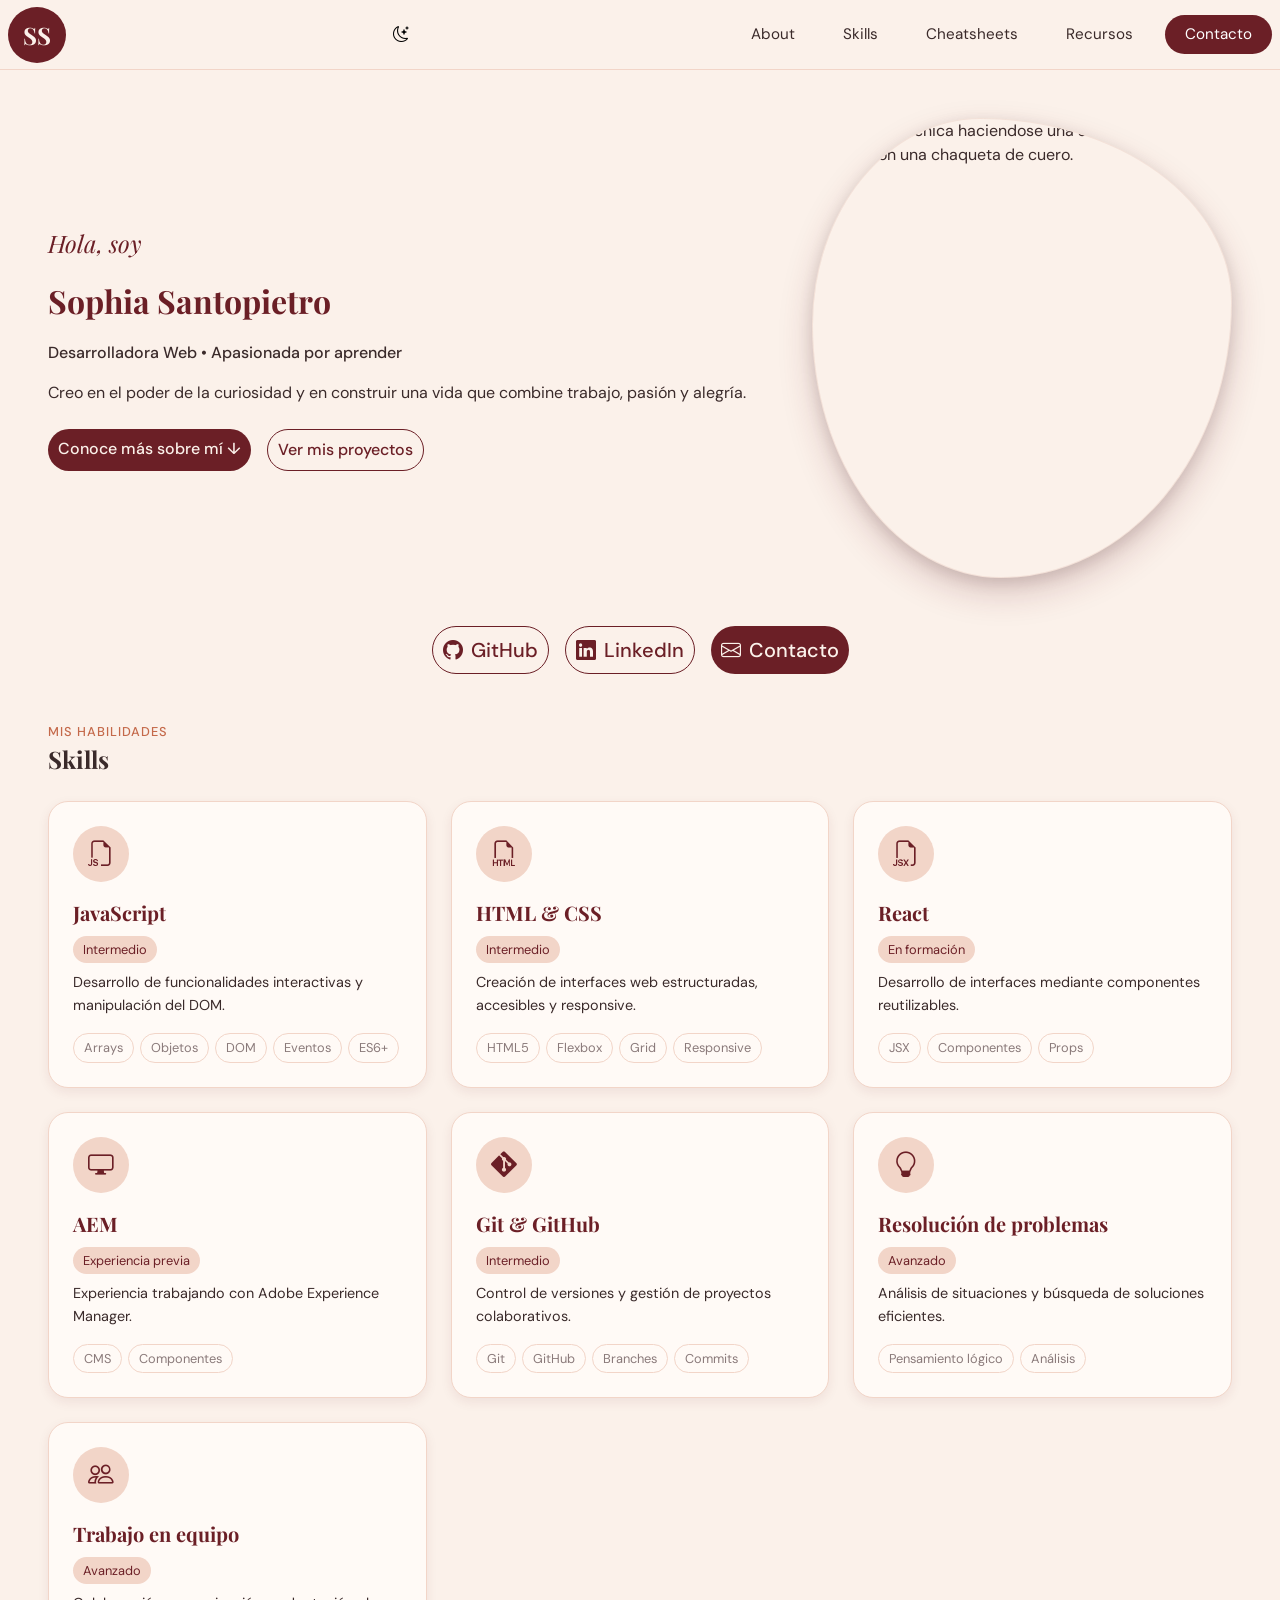
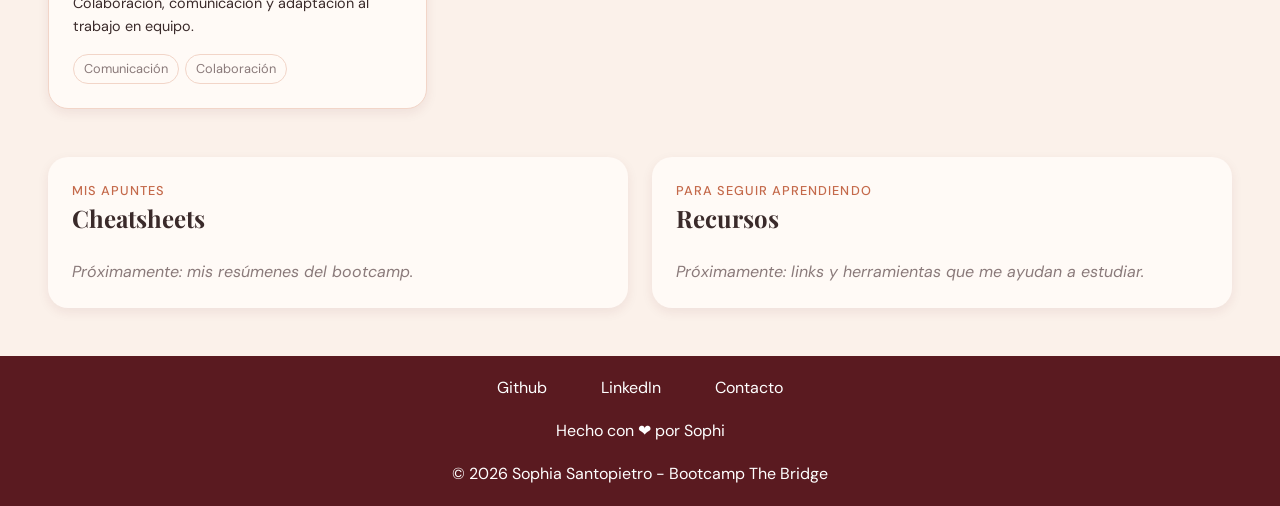
==== commit 28bf6f2f: "Agrego tarjetas de forma dinamica de skills, creo un objeto de forma local con la informacion y lo r" ====
--- a/index.html
+++ b/index.html
@@ -13,22 +13,8 @@
 </head>
 
 <body>
-  <header>
-    <div class="header-container">
-      <a class="logo logo-main-page" href="index.html">SS</a>
-      <nav class="nav-list">
-        <a href="about.html">About</a>
-        <a href="#skills">Skills</a>
-        <a href="#cheatsheets">Cheatsheets</a>
-        <a href="#recursos">Recursos</a>
-        <a class="nav-cta" href="contact.html">Contacto</a>
-      </nav>
-      <button class="hamburger" id="hamburger" aria-label="Menú de navegación" aria-expanded="false">
-        <span></span>
-        <span></span>
-        <span></span>
-      </button>
-    </div>
+  <header id="header">
+    <!-- header generado con js -->
   </header>
   <main>
     <div class="main-container">
@@ -57,48 +43,21 @@
         <a class="btn btn-outline" href="https://www.linkedin.com/in/sophia-santopietro-72621a167/">
           <i class="bi bi-linkedin" aria-hidden="true"></i> LinkedIn
         </a>
-        <a class="btn btn-primary" href="contacto.html">
+        <a class="btn btn-primary" href="contact.html">
           <i class="bi bi-envelope" aria-hidden="true"></i> Contacto
         </a>
       </div>
+      <section class="skills" id="skills">
+        <div class="section-heading">
+          <p class="section-label">Mis habilidades</p>
+          <h2>Skills</h2>
+        </div>
+
+        <div id="skills-container">
+          <!-- tarjetas generadas con js -->
+        </div>
+      </section>
       <div class="secondary-cards-container">
-        <section class="skills" id="skills">
-          <div class="section-heading">
-            <p class="section-label">Mis habilidades</p>
-            <h2>Skills</h2>
-          </div>
-
-          <ul class="skills-list">
-            <li class="skill">
-              <i class="bi bi-filetype-js" aria-hidden="true"></i>
-              <span>JavaScript</span>
-            </li>
-            <li class="skill">
-              <i class="bi bi-filetype-html" aria-hidden="true"></i>
-              <span>HTML &amp; CSS</span>
-            </li>
-            <li class="skill">
-              <i class="bi bi-filetype-jsx" aria-hidden="true"></i>
-              <span>React</span>
-            </li>
-            <li class="skill">
-              <i class="bi bi-display" aria-hidden="true"></i>
-              <span>AEM</span>
-            </li>
-            <li class="skill">
-              <i class="bi bi-git" aria-hidden="true"></i>
-              <span>Git &amp; GitHub</span>
-            </li>
-            <li class="skill">
-              <i class="bi bi-lightbulb" aria-hidden="true"></i>
-              <span>Resolución de problemas</span>
-            </li>
-            <li class="skill">
-              <i class="bi bi-people" aria-hidden="true"></i>
-              <span>Trabajo en equipo</span>
-            </li>
-          </ul>
-        </section>
         <section class="card-content card-content-size" id="cheatsheets">
           <div class="section-heading">
             <p class="section-label">Mis apuntes</p>
@@ -117,20 +76,10 @@
       </div>
     </div>
   </main>
-  <footer class="footer-container">
-    <div class="footer-content">
-      <div class="buttons-footer">
-        <a href="https://github.com/sophisantopietro">Github</a>
-        <a href="https://www.linkedin.com/in/sophia-santopietro-72621a167/">LinkedIn</a>
-        <a href="contacto.html">Contacto</a>
-      </div>
-      <p>Hecho con ❤ por Sophi</p>
-      <div class="copy-right">
-        &copy; 2026 Sophia Santopietro - Bootcamp The Bridge
-      </div>
-    </div>
+  <footer id="footer-container" class="footer-container">
+    <!-- footer generado con js -->
   </footer>
-  <script src="js/app.js"></script>
+  <script type="module" src="./js/main.js"></script>
 </body>
 
 </html>
--- a/css/styles.css
+++ b/css/styles.css
@@ -13,6 +13,7 @@
   --color-soft: #f2d5c8;
   --color-text: #3a2a2a;
   --color-white: #ffffff;
+  --color-placeholder: #8a7a7a;
 
   /* ESPACIOS */
 
@@ -47,6 +48,20 @@
 
 }
 
+/* DARK MODE COLORS */
+
+body.dark-mode {
+  --color-primary: #A85D6D;
+  --color-secondary: #D0A08F;
+  --color-bg-dark: #171114;
+  --color-bg-light: #21191D;
+  --color-card: #302329;
+  --color-soft: #49313B;
+  --color-text: #F0E5E0;
+  --color-white: #FFF9F6;
+  --color-placeholder: #BBA9A8;
+}
+
 /* ESTILOS GENERALES */
 
 body {
@@ -118,7 +133,7 @@
 .nav-list a {
   padding: 0.3rem;
   text-align: center;
-  color: #555;
+  color: var(--color-text);
   font-size: var(--font-size-2);
   transition: background-color 0.5s ease, color 0.5s ease,
     border-color 0.5s ease;
@@ -156,6 +171,13 @@
   color: var(--color-primary);
 }
 
+.dark-mode-btn {
+  background: none;
+  border: none;
+  cursor: pointer;
+  padding: var(--spacing-xs);
+}
+
 .hero,
 .about-me {
   display: flex;
@@ -194,11 +216,122 @@
 
 /* EXPERIENCIA */
 
-.page-section,
-.skills {
+.page-section {
   width: 100%;
   max-width: 1240px;
   margin-top: var(--spacing-lg);
+}
+
+/* SKILLS */
+
+.skills {
+  width: 100%;
+  max-width: 1240px;
+  margin-top: var(--spacing-lg);
+}
+
+/* GRID DE SKILLS */
+
+#skills-container {
+  display: grid;
+  grid-template-columns: 1fr;
+  gap: var(--spacing-md);
+  width: 100%;
+}
+
+/* TARJETAS */
+
+.skill-card {
+  min-width: 0;
+  display: flex;
+  flex-direction: column;
+  align-items: flex-start;
+  gap: var(--spacing-xs);
+
+  padding: var(--spacing-md);
+  background-color: var(--color-card);
+  border: 1px solid var(--color-soft);
+  border-radius: 20px;
+
+  box-shadow: 0 4px 12px rgba(107, 31, 38, 0.08);
+
+  transition: transform 0.3s ease,
+    box-shadow 0.3s ease,
+    border-color 0.3s ease;
+}
+
+/* LOGO */
+
+.skill-card>i {
+  display: grid;
+  place-items: center;
+
+  width: 56px;
+  height: 56px;
+  margin-bottom: var(--spacing-xs);
+
+  border-radius: 50%;
+  background-color: var(--color-soft);
+  color: var(--color-primary);
+  font-size: 1.6rem;
+}
+
+/* NOMBRE */
+
+.skill-card h3 {
+  font-size: var(--font-size-3);
+  color: var(--color-primary);
+}
+
+/* NIVEL */
+
+.skill-card>span {
+  width: fit-content;
+  padding: 4px 10px;
+  border-radius: 999px;
+
+  background-color: var(--color-soft);
+  color: var(--color-primary);
+  font-size: var(--font-size-2);
+}
+
+/* DESCRIPCIÓN */
+
+.skill-card p {
+  line-height: 1.6;
+  font-size: 0.9rem;
+}
+
+/* CHIPS */
+
+.skill-topics {
+  display: flex;
+  flex-wrap: wrap;
+  gap: 6px;
+  margin-top: auto;
+  padding-top: var(--spacing-xs);
+}
+
+.skill-chip {
+  padding: 4px 10px;
+  border: 1px solid var(--color-soft);
+  border-radius: 999px;
+
+  color: var(--color-placeholder);
+  font-size: var(--font-size-2);
+}
+
+/* HOVER */
+
+.skill-card:hover {
+  transform: translateY(-4px);
+  border-color: var(--color-secondary);
+  box-shadow: 0 10px 25px rgba(107, 31, 38, 0.13);
+}
+
+.skill-card:hover>i {
+  background-color: var(--color-primary);
+  color: var(--color-white);
 }
 
 .contact {
@@ -254,7 +387,7 @@
 }
 
 .article-place {
-  color: #8a7a7a;
+  color: var(--color-placeholder);
   font-size: var(--font-size-2);
   margin-bottom: var(--spacing-xs);
 }
@@ -327,55 +460,25 @@
   font-style: italic;
 }
 
-.card-content-size {
-  flex: 1 1 100%;
-}
-
 .card-text {
   margin: var(--spacing-xs);
 }
 
 /* SKILLS  */
 .secondary-cards-container {
-  display: flex;
-  flex-wrap: wrap;
-  justify-content: center;
-  gap: 20px
-}
-
-.skills-list {
   display: grid;
-  grid-template-columns: repeat(auto-fit, minmax(90px, 1fr));
+  grid-template-columns: 1fr;
   gap: var(--spacing-md);
-}
-
-.skill {
-  display: flex;
-  flex-direction: column;
-  align-items: center;
-  gap: var(--spacing-xs);
-  width: 90px;
-  text-align: center;
-  font-size: var(--font-size-2);
-}
-
-.skill i {
-  display: grid;
-  place-items: center;
-  width: 56px;
-  height: 56px;
-  border-radius: 50%;
-  background-color: var(--color-card);
-  color: var(--color-primary);
-  font-size: 1.5rem;
-  font-weight: bold;
-  box-shadow: 0 4px 12px rgba(107, 31, 38, 0.08);
-  transition: background-color 0.3s ease, color 0.3s ease;
-}
-
-.skill:hover i {
-  background-color: var(--color-primary);
-  color: var(--color-bg-light);
+
+  width: 100%;
+  max-width: 1240px;
+  margin-top: var(--spacing-lg);
+}
+
+.secondary-cards-container .card-content {
+  width: 100%;
+  max-width: none;
+  margin: 0;
 }
 
 /* LOGO */
@@ -408,6 +511,19 @@
   height: 460px;
   object-fit: cover;
   border-radius: 40% 60% 55% 45% / 45% 40% 60% 55%;
+  box-shadow:
+    0 15px 35px rgba(107, 31, 38, 0.20),
+    0 5px 15px rgba(0, 0, 0, 0.12);
+  border: 1px solid rgba(208, 160, 143, 0.20);
+  transition: transform 0.4s ease, box-shadow 0.4s ease;
+}
+
+/* Efecto hover */
+.foto-personal:hover {
+  transform: scale(1.05);
+  box-shadow:
+    0 22px 45px rgba(107, 31, 38, 0.28),
+    0 8px 20px rgba(0, 0, 0, 0.16);
 }
 
 /* FORM */
@@ -441,6 +557,7 @@
   flex-direction: column;
   gap: var(--spacing-xs);
 }
+
 .form-field ::placeholder {
   color: #bfb3b3;
 }
@@ -581,6 +698,13 @@
     color: var(--color-secondary);
   }
 
+  .nav-list a[aria-current="page"] {
+    color: var(--color-primary);
+    border-bottom: 2px solid var(--color-secondary);
+    border-radius: 0;
+    background-color: transparent;
+  }
+
   .nav-list .nav-cta {
     background-color: var(--color-primary);
     color: var(--color-white);
@@ -596,13 +720,13 @@
     display: none;
   }
 
-  .card-content-size {
-    flex: 1 1 500px;
-  }
-
   .contact-buttons {
     justify-content: flex-end;
-    font-size: var(--font-size-4);
+    font-size: var(--font-size-3);
+  }
+
+  #skills-container {
+    grid-template-columns: repeat(2, minmax(0, 1fr));
   }
 }
 
@@ -625,10 +749,6 @@
     padding: 0.75rem 1rem;
   }
 
-  .card-content-size {
-    flex: 0 1 400px;
-  }
-
   .hero,
   .about-me {
     flex-direction: row;
@@ -639,16 +759,6 @@
     grid-template-columns: repeat(2, 1fr);
   }
 
-  .skill {
-    font-size: 0.95rem;
-  }
-
-  .skill i {
-    width: 72px;
-    height: 72px;
-    font-size: 2rem;
-  }
-
   .contact {
     flex-direction: row;
     justify-content: space-between;
@@ -662,4 +772,71 @@
   .contact-form {
     flex: 1;
   }
+
+  #skills-container {
+    grid-template-columns: repeat(3, minmax(0, 1fr));
+  }
+
+  .secondary-cards-container {
+    grid-template-columns: repeat(2, minmax(0, 1fr));
+  }
+}
+
+
+/* DARKMODE  */
+
+body.dark-mode {
+  background-color: var(--color-bg-light);
+  color: var(--color-text);
+}
+
+body.dark-mode header {
+  background-color: var(--color-bg-light);
+  border-color: var(--color-soft);
+}
+
+/* NAVEGACIÓN */
+
+body.dark-mode .nav-list a[aria-current='page'] {
+  color: var(--color-primary);
+  background-color: var(--color-soft);
+}
+
+/* BOTONES */
+
+body.dark-mode .btn-primary {
+  color: var(--color-white);
+}
+
+body.dark-mode #dark-mode-btn {
+  color: var(--color-primary);
+}
+
+/* LOGO */
+
+body.dark-mode .logo {
+  color: var(--color-white);
+}
+
+/* TEXTOS AUXILIARES */
+
+body.dark-mode .card-placeholder,
+body.dark-mode .form-field ::placeholder {
+  color: var(--color-placeholder);
+}
+
+/* FOTO PERSONAL */
+
+body.dark-mode .foto-personal {
+  box-shadow:
+    0 18px 40px rgba(0, 0, 0, 0.35),
+    0 0 25px rgba(168, 93, 109, 0.12);
+}
+
+body.dark-mode .skill-card {
+  box-shadow: 0 4px 15px rgba(0, 0, 0, 0.15);
+}
+
+body.dark-mode .skill-card:hover {
+  box-shadow: 0 10px 25px rgba(0, 0, 0, 0.3);
 }
